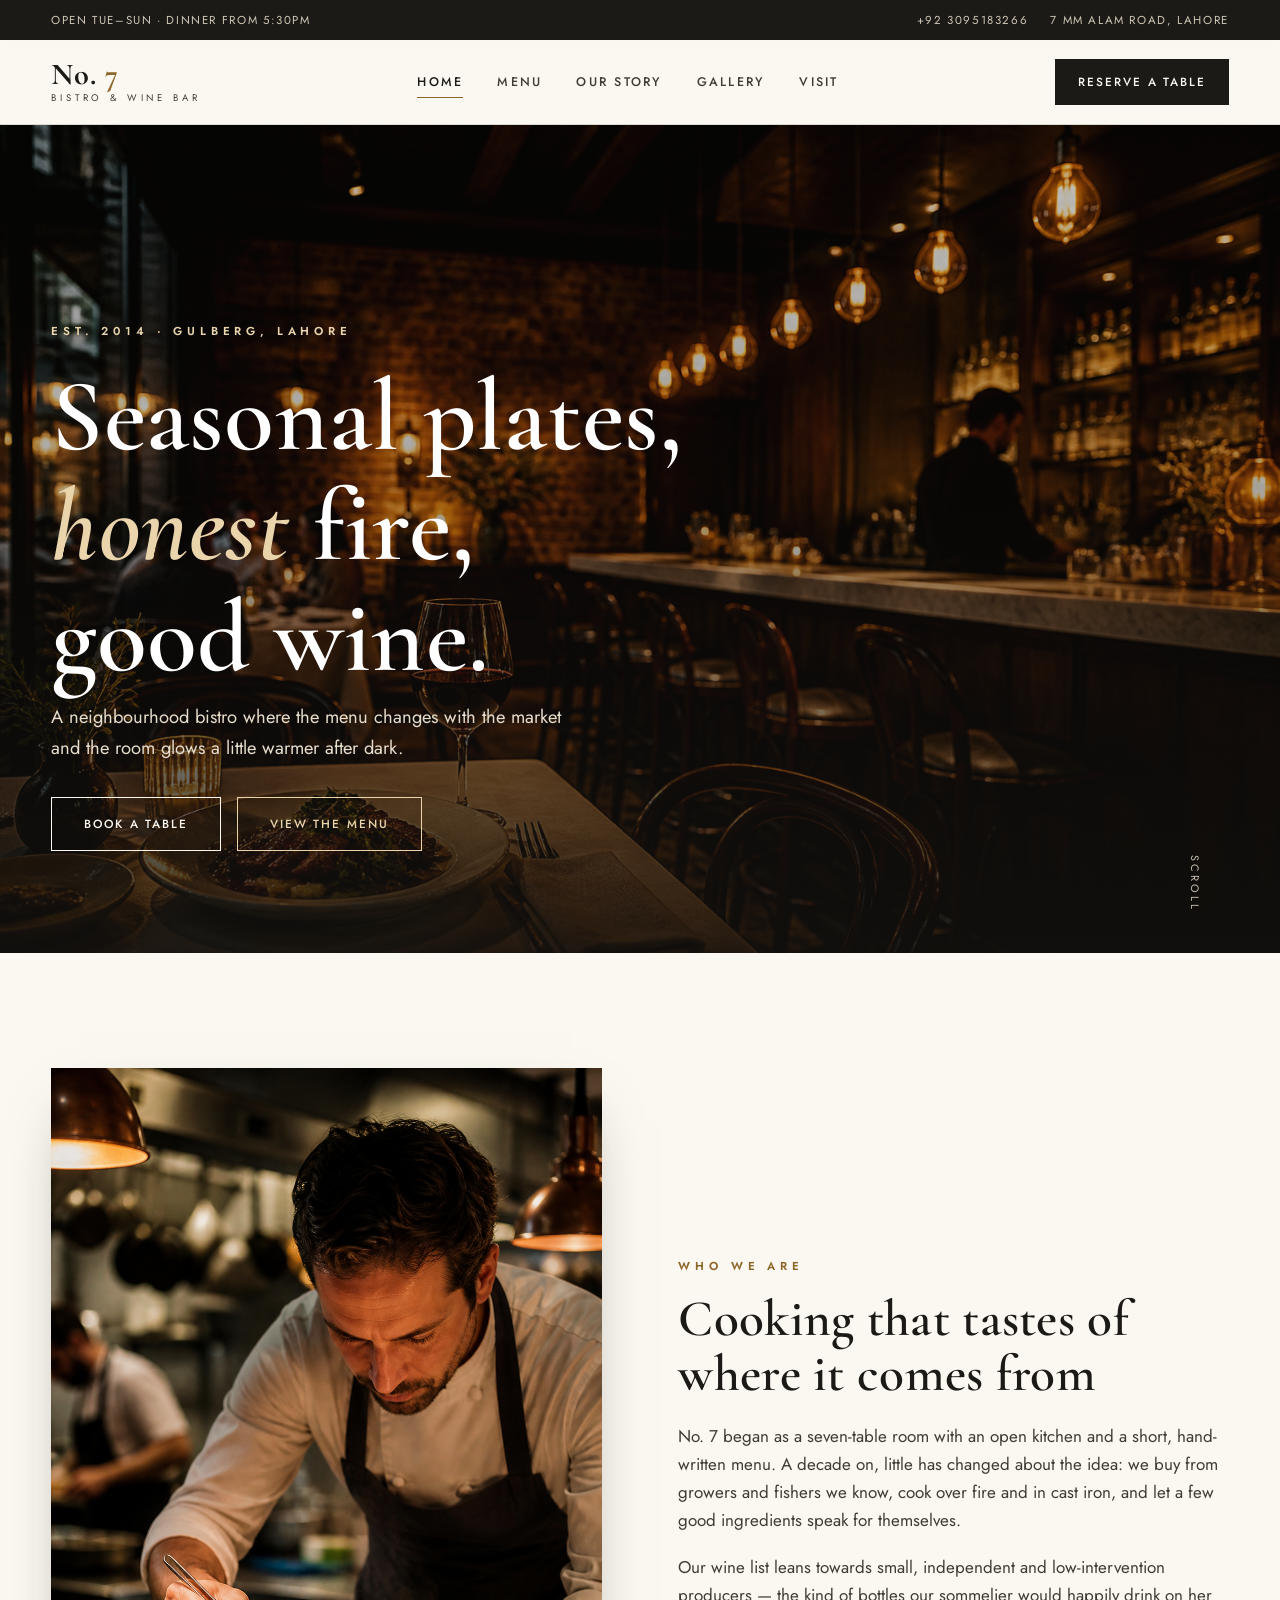
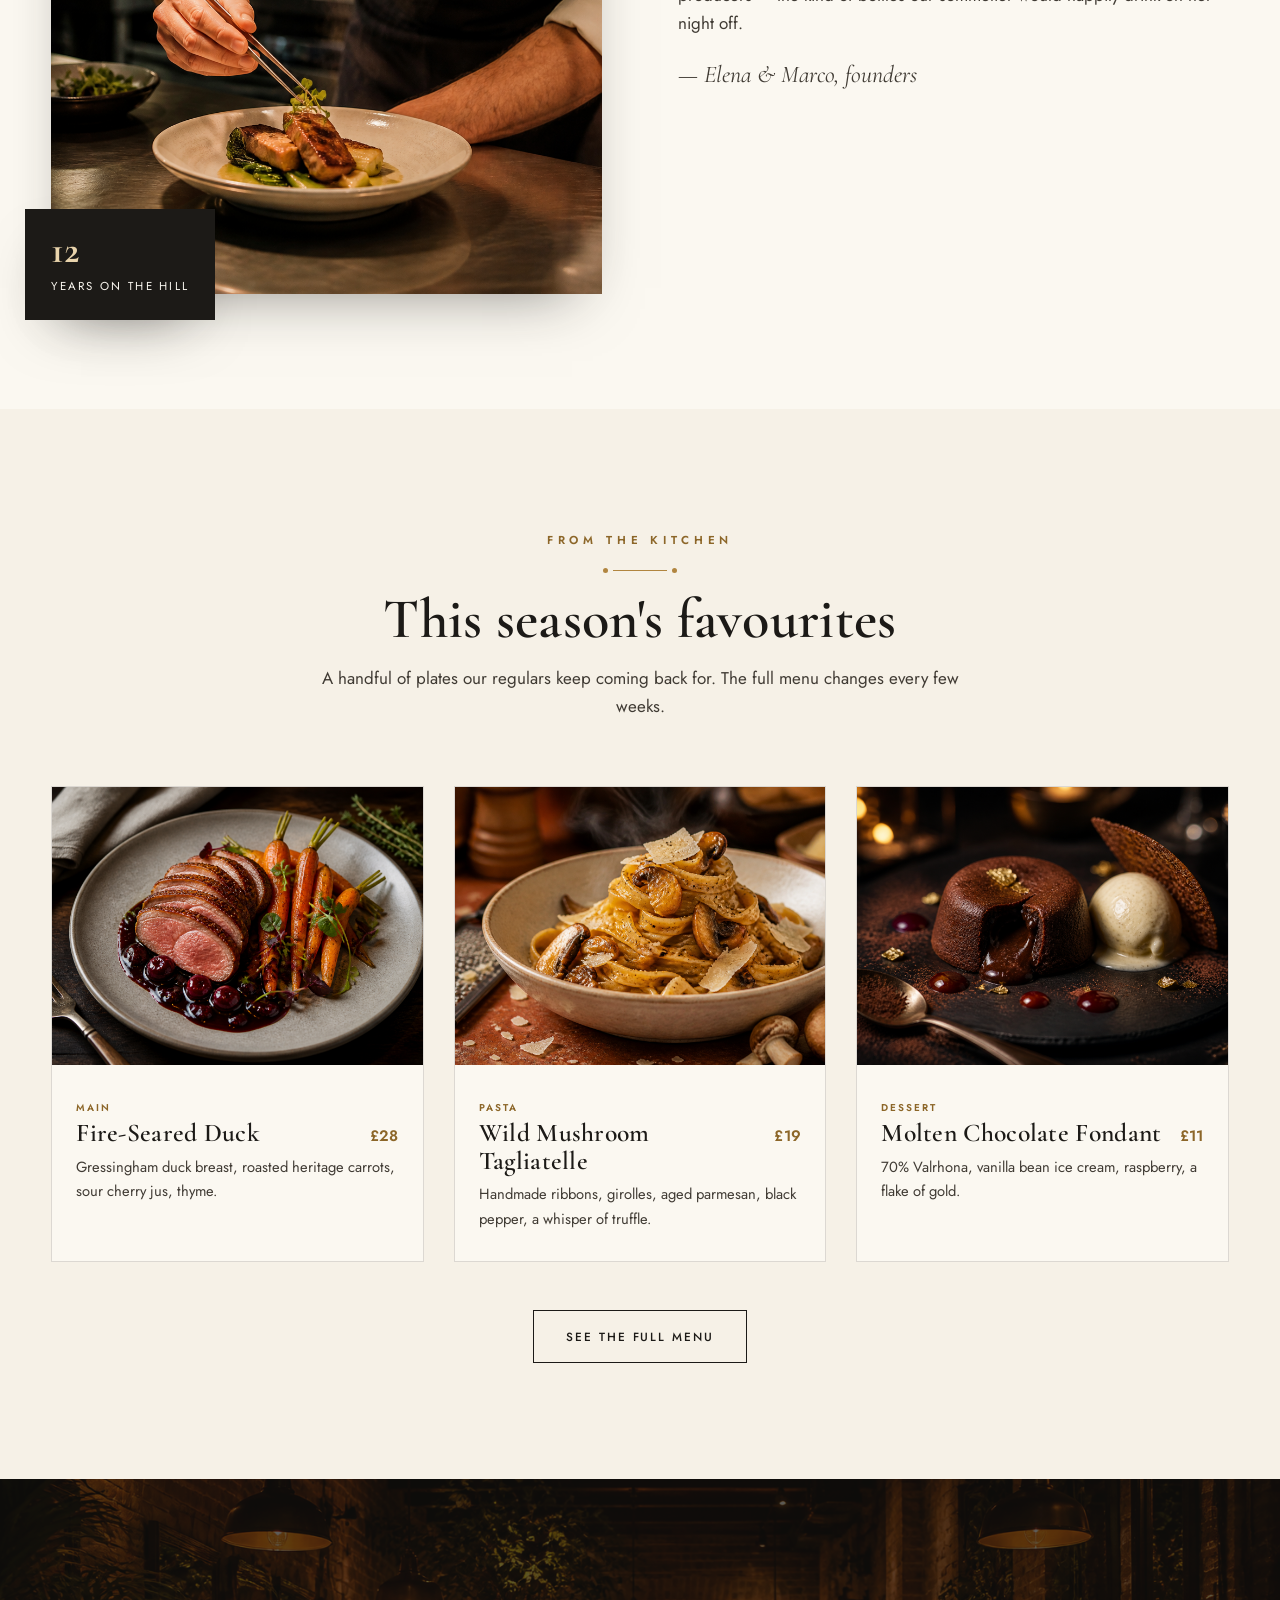
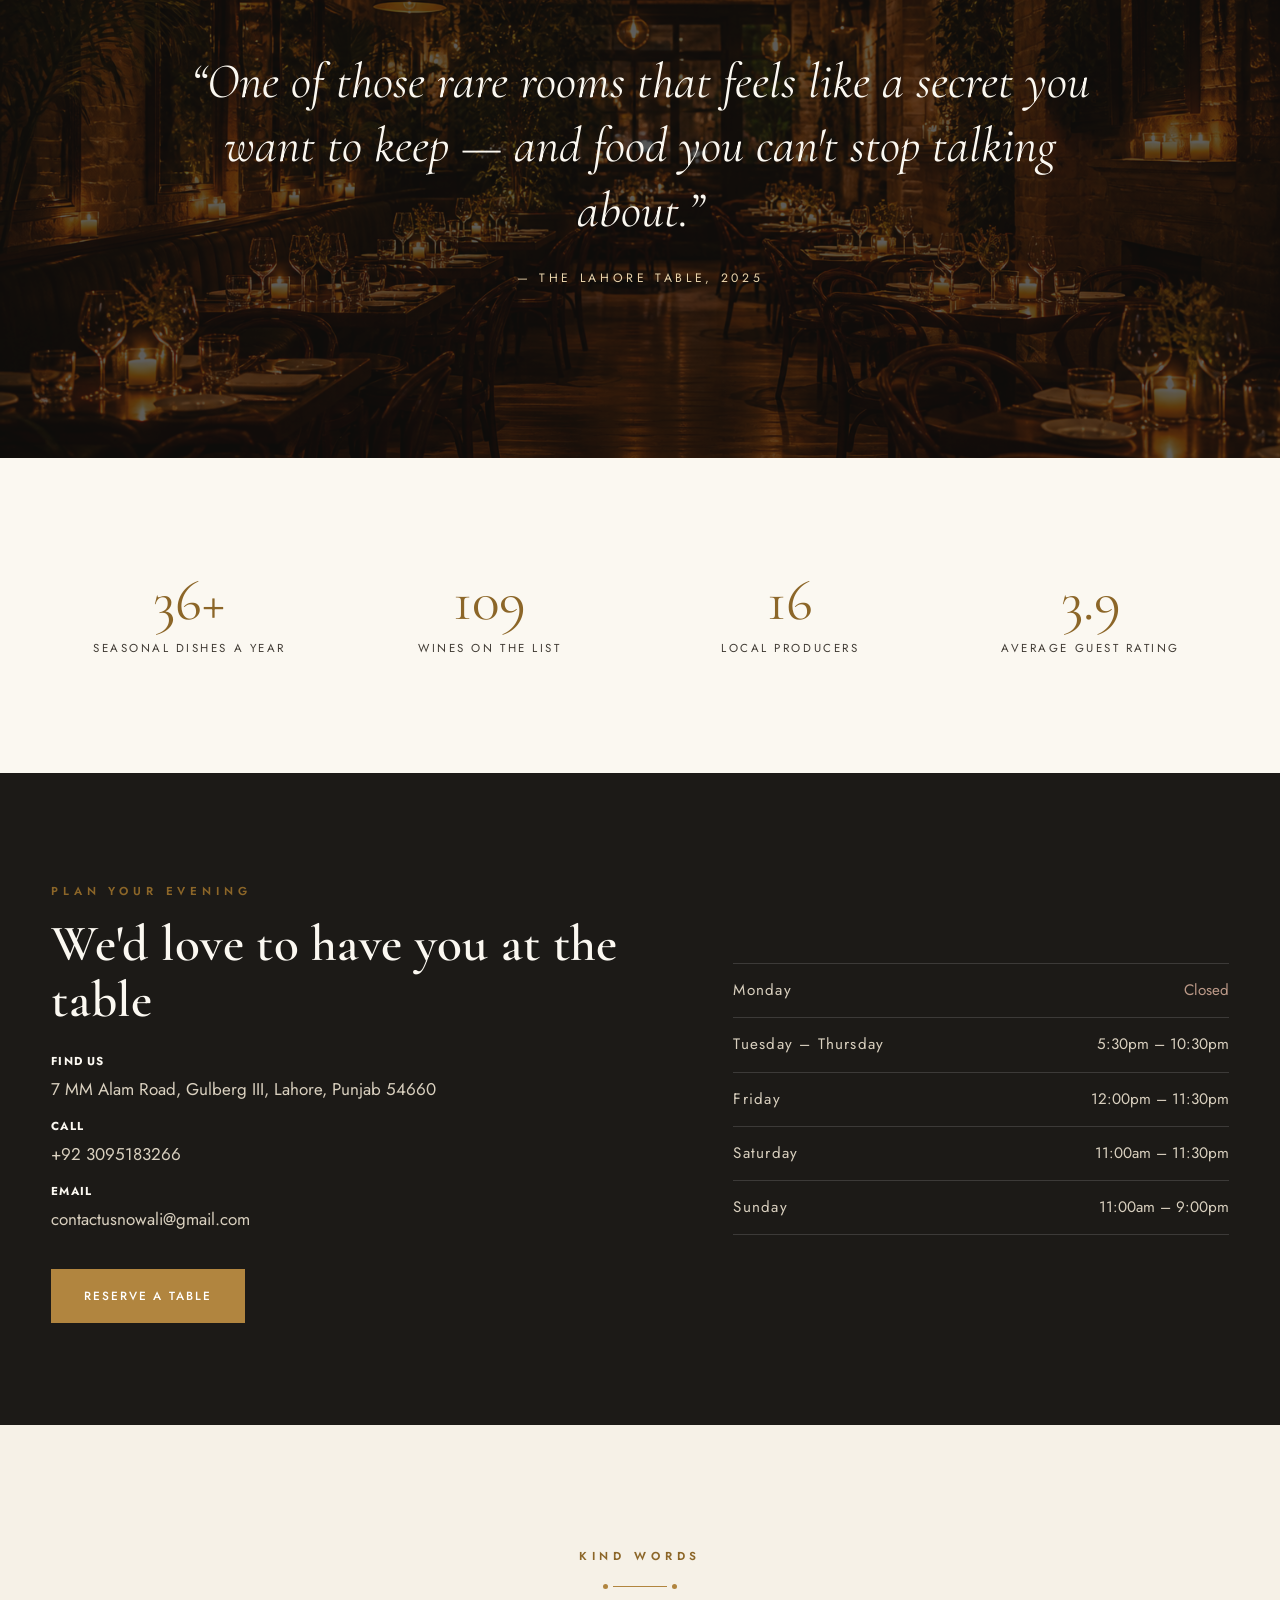
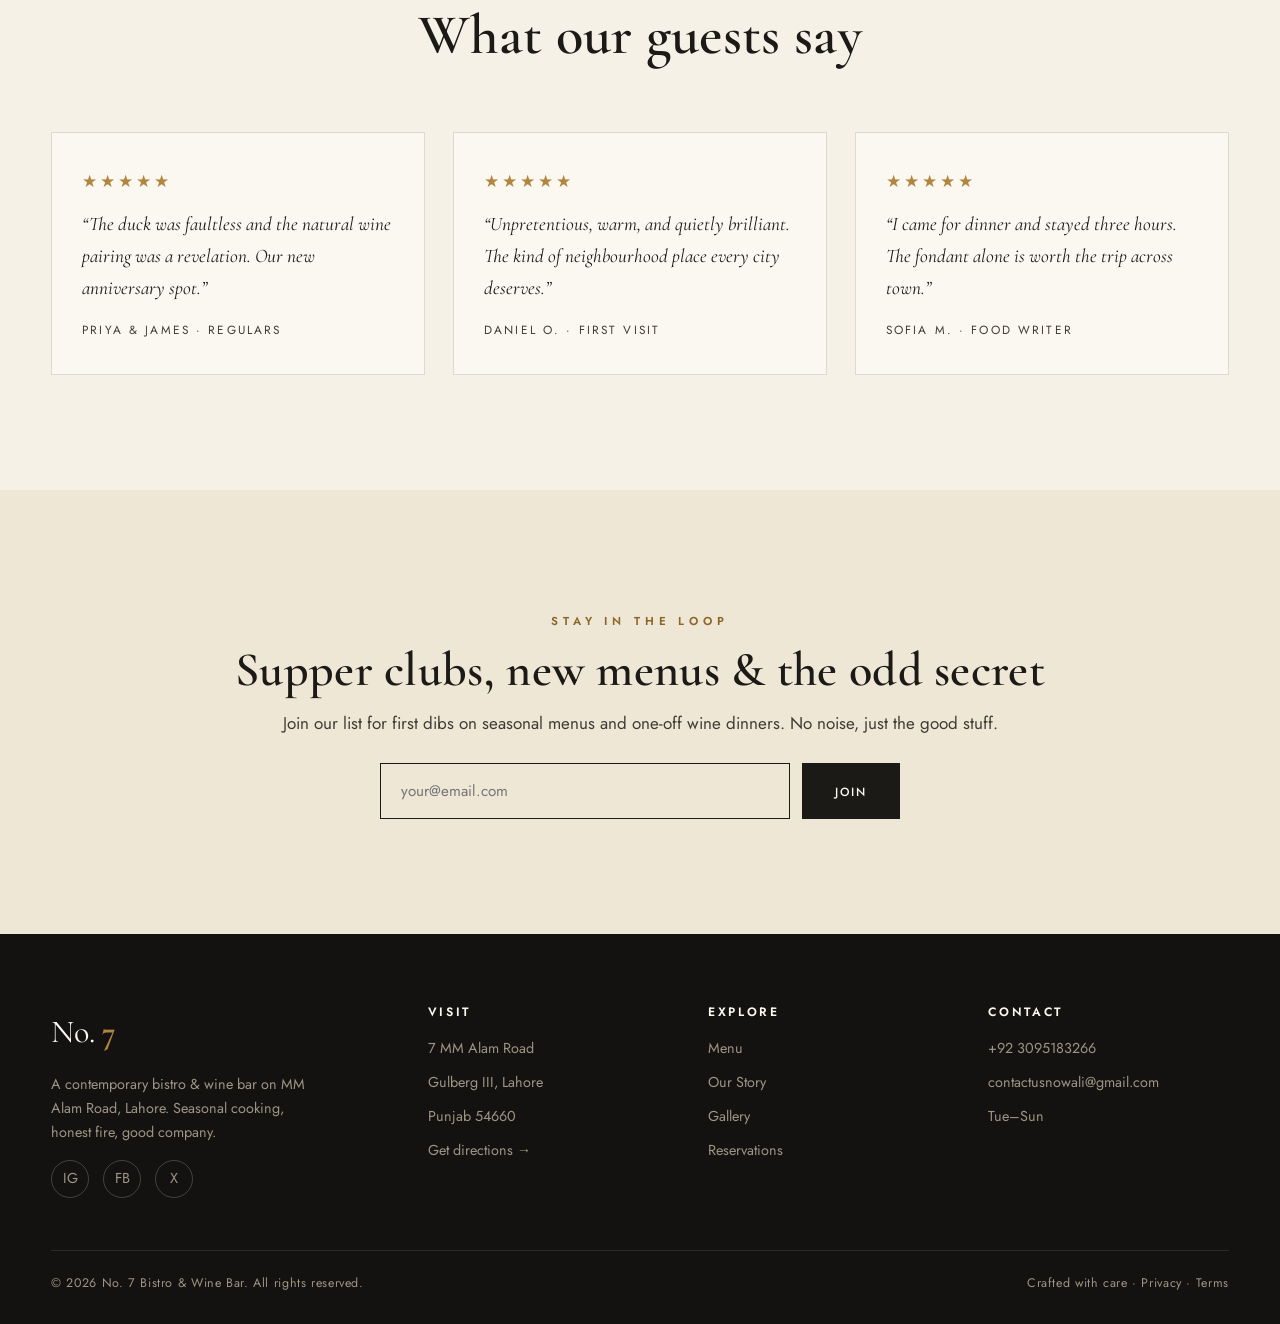
==== index.html @ e912c3b8 "Initial commit no7 restraunt" ====
﻿<!DOCTYPE html>
<html lang="en">
<head>
<meta charset="UTF-8">
<meta name="viewport" content="width=device-width, initial-scale=1.0">
<title>No. 7 — Contemporary Bistro & Wine Bar</title>
<meta name="description" content="No. 7 is a contemporary neighbourhood bistro serving seasonal, ingredient-led cooking and natural wines in a warm, candlelit room. Reservations open daily.">
<link rel="preconnect" href="https://fonts.googleapis.com">
<link rel="preconnect" href="https://fonts.gstatic.com" crossorigin>
<link href="https://fonts.googleapis.com/css2?family=Cormorant+Garamond:ital,wght@0,400;0,500;0,600;0,700;1,400;1,500&family=Jost:wght@300;400;500;600&display=swap" rel="stylesheet">
<link rel="stylesheet" href="css/style.css">
</head>
<body>

<!-- Top bar -->
<div class="topbar">
  <div class="wrap">
    <span>Open Tue–Sun · Dinner from 5:30pm</span>
    <div class="tb-right">
      <a href="tel:+923095183266">+92 3095183266</a>
      <a href="https://www.google.com/maps/search/?api=1&query=7+MM+Alam+Road+Gulberg+III+Lahore+Punjab" target="_blank" rel="noopener">7 MM Alam Road, Lahore</a>
    </div>
  </div>
</div>

<!-- Nav -->
<header class="nav">
  <div class="wrap">
    <a href="index.html" class="brand">
      <span class="mark">No.&nbsp;<b>7</b></span>
      <small>Bistro &amp; Wine Bar</small>
    </a>
    <nav class="menu-links" id="menu">
      <a href="index.html" class="active">Home</a>
      <a href="menu.html">Menu</a>
      <a href="about.html">Our Story</a>
      <a href="gallery.html">Gallery</a>
      <a href="contact.html">Visit</a>
    </nav>
    <a href="reservations.html" class="btn">Reserve a Table</a>
    <button class="burger" id="burger" aria-label="Menu"><span></span><span></span><span></span></button>
  </div>
</header>

<!-- Hero -->
<section class="hero">
  <div class="hero__bg"><img src="images/hero.png" alt="The candlelit dining room at No. 7"></div>
  <div class="wrap">
    <div class="hero__inner">
      <span class="eyebrow">Est. 2014 · Gulberg, Lahore</span>
      <h1>Seasonal plates,<br><em>honest</em> fire, <br>good wine.</h1>
      <p>A neighbourhood bistro where the menu changes with the market and the room glows a little warmer after dark.</p>
      <div class="hero__actions">
        <a href="reservations.html" class="btn btn--light">Book a Table</a>
        <a href="menu.html" class="btn btn--light btn--ghost" style="border-color:#e9d4ac;color:#e9d4ac">View the Menu</a>
      </div>
    </div>
  </div>
  <span class="scroll-cue">Scroll</span>
</section>

<!-- Intro split -->
<section class="section">
  <div class="wrap split">
    <div class="split__media reveal">
      <img src="images/chef.png" alt="Head chef plating a dish at the pass">
      <div class="tag"><b>12</b><span>Years on the Hill</span></div>
    </div>
    <div class="split__text reveal">
      <span class="eyebrow">Who we are</span>
      <h2>Cooking that tastes of where it comes from</h2>
      <p>No. 7 began as a seven-table room with an open kitchen and a short, hand-written menu. A decade on, little has changed about the idea: we buy from growers and fishers we know, cook over fire and in cast iron, and let a few good ingredients speak for themselves.</p>
      <p>Our wine list leans towards small, independent and low-intervention producers — the kind of bottles our sommelier would happily drink on her night off.</p>
      <p class="signature">— Elena &amp; Marco, founders</p>
    </div>
  </div>
</section>

<!-- Signature dishes -->
<section class="section" style="background:var(--paper)">
  <div class="wrap">
    <div class="sec-head center reveal">
      <span class="eyebrow">From the kitchen</span>
      <div class="rule"></div>
      <h2>This season's favourites</h2>
      <p>A handful of plates our regulars keep coming back for. The full menu changes every few weeks.</p>
    </div>
    <div class="dishes">
      <article class="dish reveal">
        <div class="dish__img"><img src="images/dish-duck.png" alt="Pan-seared duck breast with cherry jus"></div>
        <div class="dish__body">
          <span class="pill">Main</span>
          <h3>Fire-Seared Duck <span class="price">£28</span></h3>
          <p>Gressingham duck breast, roasted heritage carrots, sour cherry jus, thyme.</p>
        </div>
      </article>
      <article class="dish reveal">
        <div class="dish__img"><img src="images/dish-pasta.png" alt="Handmade tagliatelle with wild mushrooms"></div>
        <div class="dish__body">
          <span class="pill">Pasta</span>
          <h3>Wild Mushroom Tagliatelle <span class="price">£19</span></h3>
          <p>Handmade ribbons, girolles, aged parmesan, black pepper, a whisper of truffle.</p>
        </div>
      </article>
      <article class="dish reveal">
        <div class="dish__img"><img src="images/dish-dessert.png" alt="Dark chocolate fondant with vanilla ice cream"></div>
        <div class="dish__body">
          <span class="pill">Dessert</span>
          <h3>Molten Chocolate Fondant <span class="price">£11</span></h3>
          <p>70% Valrhona, vanilla bean ice cream, raspberry, a flake of gold.</p>
        </div>
      </article>
    </div>
    <div class="center" style="margin-top:48px">
      <a href="menu.html" class="btn btn--ghost">See the Full Menu</a>
    </div>
  </div>
</section>

<!-- Quote band -->
<section class="band">
  <div class="band__bg"><img src="images/band-room.png" alt="No. 7 dining room in the evening"></div>
  <div class="wrap">
    <blockquote>“One of those rare rooms that feels like a secret you want to keep — and food you can't stop talking about.”</blockquote>
    <cite>— The Lahore Table, 2025</cite>
  </div>
</section>

<!-- Stats -->
<section class="section">
  <div class="wrap stats">
    <div class="reveal"><div class="num" data-count="40" data-suffix="+">0</div><div class="lbl">Seasonal dishes a year</div></div>
    <div class="reveal"><div class="num" data-count="120" data-suffix="">0</div><div class="lbl">Wines on the list</div></div>
    <div class="reveal"><div class="num" data-count="18" data-suffix="">0</div><div class="lbl">Local producers</div></div>
    <div class="reveal"><div class="num" data-count="4" data-suffix=".9">0</div><div class="lbl">Average guest rating</div></div>
  </div>
</section>

<!-- Visit / hours -->
<section class="visit">
  <div class="wrap section" style="padding-top:clamp(60px,8vw,110px);padding-bottom:clamp(60px,8vw,110px)">
    <div class="grid">
      <div class="reveal">
        <span class="eyebrow">Plan your evening</span>
        <h2>We'd love to have you at the table</h2>
        <div class="info">
          <p><strong>Find us</strong>7 MM Alam Road, Gulberg III, Lahore, Punjab 54660</p>
          <p><strong>Call</strong>+92 3095183266</p>
          <p><strong>Email</strong>contactusnowali@gmail.com</p>
        </div>
        <a href="reservations.html" class="btn btn--gold" style="margin-top:22px">Reserve a Table</a>
      </div>
      <div class="reveal">
        <ul class="hours">
          <li><span>Monday</span><span class="closed">Closed</span></li>
          <li><span>Tuesday – Thursday</span><span>5:30pm – 10:30pm</span></li>
          <li><span>Friday</span><span>12:00pm – 11:30pm</span></li>
          <li><span>Saturday</span><span>11:00am – 11:30pm</span></li>
          <li><span>Sunday</span><span>11:00am – 9:00pm</span></li>
        </ul>
      </div>
    </div>
  </div>
</section>

<!-- Testimonials -->
<section class="section" style="background:var(--paper)">
  <div class="wrap">
    <div class="sec-head center reveal">
      <span class="eyebrow">Kind words</span>
      <div class="rule"></div>
      <h2>What our guests say</h2>
    </div>
    <div class="quotes">
      <div class="quote reveal">
        <div class="stars">★★★★★</div>
        <p>“The duck was faultless and the natural wine pairing was a revelation. Our new anniversary spot.”</p>
        <div class="who">Priya &amp; James · Regulars</div>
      </div>
      <div class="quote reveal">
        <div class="stars">★★★★★</div>
        <p>“Unpretentious, warm, and quietly brilliant. The kind of neighbourhood place every city deserves.”</p>
        <div class="who">Daniel O. · First visit</div>
      </div>
      <div class="quote reveal">
        <div class="stars">★★★★★</div>
        <p>“I came for dinner and stayed three hours. The fondant alone is worth the trip across town.”</p>
        <div class="who">Sofia M. · Food writer</div>
      </div>
    </div>
  </div>
</section>

<!-- Newsletter -->
<section class="section news">
  <div class="wrap">
    <span class="eyebrow">Stay in the loop</span>
    <h2>Supper clubs, new menus &amp; the odd secret</h2>
    <p style="color:var(--ink-soft)">Join our list for first dibs on seasonal menus and one-off wine dinners. No noise, just the good stuff.</p>
    <form id="newsForm">
      <input type="email" required placeholder="your@email.com" aria-label="Email address">
      <button class="btn" type="submit">Join</button>
    </form>
  </div>
</section>

<!-- Footer -->
<footer class="footer">
  <div class="wrap">
    <div class="cols">
      <div>
        <div class="mark">No. <b>7</b></div>
        <p style="margin-top:14px;max-width:260px">A contemporary bistro &amp; wine bar on MM Alam Road, Lahore. Seasonal cooking, honest fire, good company.</p>
        <div class="social">
          <a href="#" aria-label="Instagram">IG</a>
          <a href="#" aria-label="Facebook">FB</a>
          <a href="#" aria-label="X">X</a>
        </div>
      </div>
      <div>
        <h4>Visit</h4>
        <ul>
          <li>7 MM Alam Road</li>
          <li>Gulberg III, Lahore</li>
          <li>Punjab 54660</li>
          <li><a href="https://www.google.com/maps/search/?api=1&query=7+MM+Alam+Road+Gulberg+III+Lahore+Punjab" target="_blank" rel="noopener">Get directions →</a></li>
        </ul>
      </div>
      <div>
        <h4>Explore</h4>
        <ul>
          <li><a href="menu.html">Menu</a></li>
          <li><a href="about.html">Our Story</a></li>
          <li><a href="gallery.html">Gallery</a></li>
          <li><a href="reservations.html">Reservations</a></li>
        </ul>
      </div>
      <div>
        <h4>Contact</h4>
        <ul>
          <li><a href="tel:+923095183266">+92 3095183266</a></li>
          <li><a href="mailto:contactusnowali@gmail.com">contactusnowali@gmail.com</a></li>
          <li>Tue–Sun</li>
        </ul>
      </div>
    </div>
    <div class="foot-bottom">
      <span>© <span id="year">2026</span> No. 7 Bistro &amp; Wine Bar. All rights reserved.</span>
      <span>Crafted with care · <a href="privacy.html" style="color:inherit">Privacy</a> · <a href="terms.html" style="color:inherit">Terms</a></span>
    </div>
  </div>
</footer>

<script src="js/main.js"></script>
</body>
</html>
---- css/style.css ----
/* ============================================================
   No. 7 — Contemporary Bistro
   Handcrafted stylesheet
   ============================================================ */

::selection{
  background-color:#b1853f;   /* --gold, matches theme */
  color:#fbf8f1;              /* --cream, readable on gold */
}
::-moz-selection{
  background-color:#b1853f;
  color:#fbf8f1;
}
:root{
  --ink:#1c1a17;
  --ink-soft:#403b34;
  --paper:#f6f1e7;
  --paper-2:#efe7d6;
  --cream:#fbf8f1;
  --gold:#b1853f;
  --gold-deep:#8c6628;
  --wine:#5a1f24;
  --line:rgba(28,26,23,.14);
  --shadow:0 24px 60px -30px rgba(28,26,23,.55);
  --serif:"Cormorant Garamond", Georgia, "Times New Roman", serif;
  --sans:"Jost", "Helvetica Neue", Arial, sans-serif;
}

*{box-sizing:border-box;margin:0;padding:0}
html{scroll-behavior:smooth}
body{
  font-family:var(--sans);
  color:var(--ink);
  background:var(--cream);
  line-height:1.65;
  font-size:17px;
  -webkit-font-smoothing:antialiased;
  overflow-x:hidden;
}
img{display:block;max-width:100%}
a{color:inherit;text-decoration:none}
h1,h2,h3,h4{font-family:var(--serif);font-weight:600;line-height:1.08;letter-spacing:.3px}

.wrap{width:min(1180px,92vw);margin-inline:auto}
.eyebrow{
  font-family:var(--sans);
  text-transform:uppercase;
  letter-spacing:.42em;
  font-size:.72rem;
  font-weight:600;
  color:var(--gold-deep);
  display:inline-block;
}
.section{padding:clamp(68px,9vw,128px) 0}
.center{text-align:center}

/* buttons */
.btn{
  display:inline-flex;align-items:center;gap:.6rem;
  font-family:var(--sans);font-weight:500;
  letter-spacing:.16em;text-transform:uppercase;font-size:.74rem;
  padding:16px 32px;border:1px solid var(--ink);
  background:var(--ink);color:var(--cream);
  transition:.35s ease;cursor:pointer;
}
.btn:hover{background:transparent;color:var(--ink)}
.btn--ghost{background:transparent;color:var(--ink)}
.btn--ghost:hover{background:var(--ink);color:var(--cream)}
.btn--gold{background:var(--gold);border-color:var(--gold);color:#fff}
.btn--gold:hover{background:transparent;color:var(--gold-deep);border-color:var(--gold-deep)}
.btn--light{border-color:var(--cream);background:transparent;color:var(--cream)}
.btn--light:hover{background:var(--cream);color:var(--ink)}

/* ---------------- Top bar ---------------- */
.topbar{
  background:var(--ink);color:#cfc6b5;
  font-size:.72rem;letter-spacing:.14em;text-transform:uppercase;
}
.topbar .wrap{display:flex;justify-content:space-between;align-items:center;height:40px;gap:16px}
.topbar a:hover{color:#fff}
.topbar .tb-right{display:flex;gap:22px}

/* ---------------- Nav ---------------- */
.nav{
  position:sticky;top:0;z-index:60;
  background:rgba(251,248,241,.86);
  backdrop-filter:blur(10px);
  border-bottom:1px solid var(--line);
  transition:.3s;
}
.nav .wrap{display:flex;align-items:center;justify-content:space-between;height:84px}
.brand{display:flex;flex-direction:column;line-height:1}
.brand .mark{font-family:var(--serif);font-size:1.9rem;font-weight:700;letter-spacing:1px}
.brand .mark b{color:var(--gold-deep)}
.brand small{font-size:.6rem;letter-spacing:.4em;text-transform:uppercase;color:var(--ink-soft);margin-top:4px}
.menu-links{display:flex;gap:34px;align-items:center}
.menu-links a{
  font-size:.78rem;letter-spacing:.18em;text-transform:uppercase;font-weight:500;
  position:relative;padding:6px 0;color:var(--ink-soft);
}
.menu-links a::after{
  content:"";position:absolute;left:0;bottom:0;height:1px;width:0;background:var(--gold-deep);transition:.3s;
}
.menu-links a:hover,.menu-links a.active{color:var(--ink)}
.menu-links a:hover::after,.menu-links a.active::after{width:100%}
.nav .btn{padding:12px 22px}
.burger{display:none;flex-direction:column;gap:5px;background:none;border:0;cursor:pointer}
.burger span{width:26px;height:2px;background:var(--ink);transition:.3s}

/* ---------------- Hero ---------------- */
.hero{
  position:relative;min-height:92vh;display:flex;align-items:flex-end;
  color:var(--cream);overflow:hidden;
}
.hero__bg{position:absolute;inset:0;z-index:-2}
.hero__bg img{width:100%;height:100%;object-fit:cover}
.hero::after{
  content:"";position:absolute;inset:0;z-index:-1;
  background:linear-gradient(180deg,rgba(20,18,15,.25) 0%,rgba(20,18,15,.35) 45%,rgba(20,18,15,.82) 100%);
}
.hero .wrap{padding-bottom:clamp(60px,8vw,110px);padding-top:120px}
.hero__inner{max-width:720px}
.hero h1{font-size:clamp(3.2rem,8vw,6.4rem);margin:18px 0 10px;color:#fff}
.hero h1 em{font-style:italic;color:#e9d4ac}
.hero p{font-size:1.15rem;color:#e7ddcc;max-width:520px;margin-bottom:34px}
.hero .eyebrow{color:#e9d4ac}
.hero__actions{display:flex;gap:16px;flex-wrap:wrap}
.scroll-cue{
  position:absolute;right:6vw;bottom:40px;z-index:2;
  writing-mode:vertical-rl;font-size:.68rem;letter-spacing:.3em;text-transform:uppercase;color:#e7ddcc;opacity:.85;
}

/* ---------------- Intro / split ---------------- */
.split{display:grid;grid-template-columns:1fr 1fr;gap:clamp(32px,6vw,88px);align-items:center}
.split--rev .split__media{order:2}
.split h2{font-size:clamp(2.2rem,4vw,3.4rem);margin:14px 0 20px}
.split p{color:var(--ink-soft);margin-bottom:18px}
.split__media{position:relative}
.split__media img{width:100%;height:100%;object-fit:cover;box-shadow:var(--shadow)}
.split__media .tag{
  position:absolute;bottom:-26px;left:-26px;background:var(--ink);color:var(--cream);
  padding:22px 26px;max-width:220px;box-shadow:var(--shadow);
}
.split__media .tag b{font-family:var(--serif);font-size:2.4rem;display:block;color:#e9d4ac;line-height:1}
.split__media .tag span{font-size:.72rem;letter-spacing:.2em;text-transform:uppercase}
.signature{font-family:var(--serif);font-style:italic;font-size:1.5rem;color:var(--gold-deep);margin-top:8px}

/* ---------------- Section head ---------------- */
.sec-head{max-width:640px;margin:0 auto clamp(44px,6vw,66px)}
.sec-head.center{text-align:center}
.sec-head h2{font-size:clamp(2.2rem,4.4vw,3.6rem);margin:14px 0}
.sec-head p{color:var(--ink-soft)}
.rule{width:54px;height:1px;background:var(--gold);margin:18px auto;position:relative}
.rule::before,.rule::after{content:"";position:absolute;top:-2px;width:5px;height:5px;background:var(--gold);border-radius:50%}
.rule::before{left:-10px}.rule::after{right:-10px}

/* ---------------- Dishes ---------------- */
.dishes{display:grid;grid-template-columns:repeat(3,1fr);gap:30px}
.dish{background:var(--cream);border:1px solid var(--line);overflow:hidden;transition:.4s}
.dish:hover{transform:translateY(-6px);box-shadow:var(--shadow)}
.dish__img{aspect-ratio:4/3;overflow:hidden}
.dish__img img{width:100%;height:100%;object-fit:cover;transition:.6s}
.dish:hover .dish__img img{transform:scale(1.06)}
.dish__body{padding:26px 24px 30px}
.dish__body h3{font-size:1.6rem;display:flex;justify-content:space-between;align-items:baseline;gap:12px}
.dish__body .price{font-family:var(--sans);font-size:.95rem;color:var(--gold-deep);font-weight:600;white-space:nowrap}
.dish__body p{color:var(--ink-soft);font-size:.92rem;margin-top:8px}
.dish .pill{font-size:.62rem;letter-spacing:.2em;text-transform:uppercase;color:var(--gold-deep);font-weight:600}

/* ---------------- Band / parallax quote ---------------- */
.band{
  position:relative;color:var(--cream);text-align:center;
  padding:clamp(90px,14vw,170px) 0;overflow:hidden;
}
.band__bg{position:absolute;inset:0;z-index:-2}
.band__bg img{width:100%;height:100%;object-fit:cover}
.band::after{content:"";position:absolute;inset:0;z-index:-1;background:rgba(20,18,15,.68)}
.band blockquote{font-family:var(--serif);font-style:italic;font-size:clamp(1.9rem,4.4vw,3.1rem);max-width:900px;margin:0 auto;line-height:1.3}
.band cite{display:block;margin-top:26px;font-family:var(--sans);font-style:normal;font-size:.76rem;letter-spacing:.3em;text-transform:uppercase;color:#e9d4ac}

/* ---------------- Stats ---------------- */
.stats{display:grid;grid-template-columns:repeat(4,1fr);gap:24px;text-align:center}
.stats .num{font-family:var(--serif);font-size:clamp(2.6rem,5vw,3.6rem);color:var(--gold-deep);line-height:1}
.stats .lbl{font-size:.72rem;letter-spacing:.22em;text-transform:uppercase;color:var(--ink-soft);margin-top:8px}

/* ---------------- Hours / visit ---------------- */
.visit{background:var(--ink);color:#d9d0bf}
.visit .grid{display:grid;grid-template-columns:1.1fr .9fr;gap:clamp(32px,6vw,80px);align-items:center}
.visit h2{color:var(--cream);font-size:clamp(2.2rem,4vw,3.2rem);margin:14px 0 24px}
.visit .hours{list-style:none;border-top:1px solid rgba(255,255,255,.14)}
.visit .hours li{display:flex;justify-content:space-between;padding:14px 0;border-bottom:1px solid rgba(255,255,255,.14);font-size:.95rem}
.visit .hours span:first-child{letter-spacing:.08em}
.visit .hours .closed{color:#b98}
.visit .info p{margin-bottom:14px}
.visit .info strong{color:var(--cream);display:block;letter-spacing:.1em;text-transform:uppercase;font-size:.72rem;margin-bottom:4px}
.visit .map{margin-top:26px;border:1px solid rgba(255,255,255,.16);filter:grayscale(.3) contrast(1.05)}

/* ---------------- Testimonials ---------------- */
.quotes{display:grid;grid-template-columns:repeat(3,1fr);gap:28px}
.quote{background:var(--cream);border:1px solid var(--line);padding:34px 30px}
.quote .stars{color:var(--gold);letter-spacing:3px;margin-bottom:14px}
.quote p{font-family:var(--serif);font-style:italic;font-size:1.2rem;color:var(--ink);margin-bottom:16px}
.quote .who{font-size:.74rem;letter-spacing:.18em;text-transform:uppercase;color:var(--ink-soft)}

/* ---------------- Newsletter ---------------- */
.news{background:var(--paper-2);text-align:center}
.news h2{font-size:clamp(2rem,4vw,3rem);margin:12px 0}
.news form{display:flex;gap:12px;max-width:520px;margin:26px auto 0;flex-wrap:wrap;justify-content:center}
.news input{flex:1;min-width:240px;padding:16px 20px;border:1px solid var(--ink);background:transparent;font-family:var(--sans);font-size:.95rem}
.news input:focus{outline:2px solid var(--gold)}

/* ---------------- Footer ---------------- */
.footer{background:#141210;color:#9c9484;padding:72px 0 30px;font-size:.9rem}
.footer .cols{display:grid;grid-template-columns:1.4fr 1fr 1fr 1fr;gap:40px}
.footer h4{color:var(--cream);font-family:var(--sans);font-size:.76rem;letter-spacing:.22em;text-transform:uppercase;margin-bottom:18px}
.footer .mark{font-family:var(--serif);font-size:2rem;color:var(--cream)}
.footer .mark b{color:var(--gold)}
.footer ul{list-style:none}
.footer li{margin-bottom:10px}
.footer a:hover{color:#fff}
.footer .social{display:flex;gap:14px;margin-top:16px}
.footer .social a{width:38px;height:38px;border:1px solid rgba(255,255,255,.2);display:grid;place-items:center;border-radius:50%;transition:.3s}
.footer .social a:hover{background:var(--gold);border-color:var(--gold);color:#141210}
.footer .foot-bottom{margin-top:52px;padding-top:22px;border-top:1px solid rgba(255,255,255,.1);display:flex;justify-content:space-between;flex-wrap:wrap;gap:12px;font-size:.78rem;letter-spacing:.05em}

/* ---------------- Page hero (sub pages) ---------------- */
.phero{position:relative;min-height:52vh;display:flex;align-items:center;justify-content:center;text-align:center;color:var(--cream)}
.phero__bg{position:absolute;inset:0;z-index:-2}
.phero__bg img{width:100%;height:100%;object-fit:cover}
.phero::after{content:"";position:absolute;inset:0;z-index:-1;background:rgba(20,18,15,.6)}
.phero h1{font-size:clamp(2.8rem,6vw,5rem);color:#fff}
.phero .crumb{font-size:.72rem;letter-spacing:.26em;text-transform:uppercase;color:#e9d4ac;margin-top:14px}

/* ---------------- Menu page ---------------- */
.menu-tabs{display:flex;gap:10px;justify-content:center;flex-wrap:wrap;margin-bottom:54px}
.menu-tabs button{
  font-family:var(--sans);font-size:.74rem;letter-spacing:.18em;text-transform:uppercase;
  padding:12px 24px;border:1px solid var(--line);background:transparent;cursor:pointer;transition:.3s;color:var(--ink-soft);
}
.menu-tabs button.active,.menu-tabs button:hover{background:var(--ink);color:var(--cream);border-color:var(--ink)}
.menu-panel{display:none}
.menu-panel.active{display:block;animation:fade .5s ease}
@keyframes fade{from{opacity:0;transform:translateY(10px)}to{opacity:1;transform:none}}
.menu-grid{display:grid;grid-template-columns:1fr 1fr;gap:14px 60px}
.m-item{padding:18px 0;border-bottom:1px dotted var(--line)}
.m-item .top{display:flex;align-items:baseline;gap:10px}
.m-item h3{font-size:1.45rem;white-space:nowrap}
.m-item .dots{flex:1;border-bottom:1px dotted var(--line);transform:translateY(-4px)}
.m-item .price{font-family:var(--sans);font-weight:600;color:var(--gold-deep)}
.m-item p{color:var(--ink-soft);font-size:.9rem;margin-top:4px;max-width:90%}
.m-item .tags{margin-top:6px;display:flex;gap:8px}
.m-item .tags span{font-size:.6rem;letter-spacing:.16em;text-transform:uppercase;color:var(--gold-deep);border:1px solid var(--line);padding:2px 8px}

/* ---------------- Gallery ---------------- */
.gallery{columns:3;column-gap:16px}
.gallery a{display:block;margin-bottom:16px;overflow:hidden;position:relative}
.gallery img{width:100%;transition:.6s;filter:saturate(.95)}
.gallery a:hover img{transform:scale(1.07);filter:saturate(1.1)}

/* ---------------- Reservation form ---------------- */
.resv{display:grid;grid-template-columns:1fr 1fr;gap:clamp(32px,6vw,70px)}
.resv__form{background:var(--cream);border:1px solid var(--line);padding:clamp(28px,4vw,46px);box-shadow:var(--shadow)}
.field{margin-bottom:20px}
.field label{display:block;font-size:.7rem;letter-spacing:.2em;text-transform:uppercase;color:var(--ink-soft);margin-bottom:7px}
.field input,.field select,.field textarea{
  width:100%;padding:14px 16px;border:1px solid var(--line);background:var(--cream);
  font-family:var(--sans);font-size:.95rem;color:var(--ink);
}
.field input:focus,.field select:focus,.field textarea:focus{outline:2px solid var(--gold);border-color:var(--gold)}
.field.row{display:grid;grid-template-columns:1fr 1fr;gap:16px}
.resv__note{background:var(--paper-2);padding:16px 18px;font-size:.85rem;color:var(--ink-soft);border-left:3px solid var(--gold)}
.resv__aside h3{font-size:1.8rem;margin-bottom:8px}
.resv__aside .block{padding:20px 0;border-bottom:1px solid var(--line)}
.resv__aside .block strong{display:block;letter-spacing:.14em;text-transform:uppercase;font-size:.72rem;color:var(--gold-deep);margin-bottom:6px}
.form-msg{display:none;margin-top:16px;padding:14px 18px;background:#1f3a24;color:#d6f0da;font-size:.9rem}
.form-msg.show{display:block;animation:fade .4s}

/* ---------------- Team ---------------- */
.team{display:grid;grid-template-columns:repeat(3,1fr);gap:30px}
.member{text-align:center}
.member img{aspect-ratio:3/4;object-fit:cover;width:100%;margin-bottom:16px;filter:grayscale(.2)}
.member h3{font-size:1.5rem}
.member span{font-size:.72rem;letter-spacing:.2em;text-transform:uppercase;color:var(--gold-deep)}
.member p{color:var(--ink-soft);font-size:.9rem;margin-top:8px}

/* ---------------- Reveal animation ---------------- */
.reveal{opacity:0;transform:translateY(26px);transition:.9s cubic-bezier(.2,.7,.2,1)}
.reveal.in{opacity:1;transform:none}

/* ---------------- Responsive ---------------- */
@media(max-width:960px){
  .dishes,.quotes,.team,.stats{grid-template-columns:1fr 1fr}
  .split,.visit .grid,.resv{grid-template-columns:1fr}
  .split--rev .split__media{order:0}
  .footer .cols{grid-template-columns:1fr 1fr}
  .gallery{columns:2}
  .menu-grid{grid-template-columns:1fr}
}
@media(max-width:640px){
  body{font-size:16px}
  .topbar{display:none}
  .menu-links{
    position:fixed;inset:84px 0 auto 0;background:var(--cream);flex-direction:column;
    gap:0;padding:10px 0;border-bottom:1px solid var(--line);
    transform:translateY(-140%);transition:.4s;box-shadow:var(--shadow);
  }
  .menu-links.open{transform:none}
  .menu-links a{padding:16px 7vw;width:100%;border-bottom:1px solid var(--line)}
  .nav .btn{display:none}
  .burger{display:flex}
  .dishes,.quotes,.team,.stats,.field.row{grid-template-columns:1fr}
  .gallery{columns:1}
  .split__media .tag{left:0;bottom:-20px}
  .footer .cols{grid-template-columns:1fr}
}
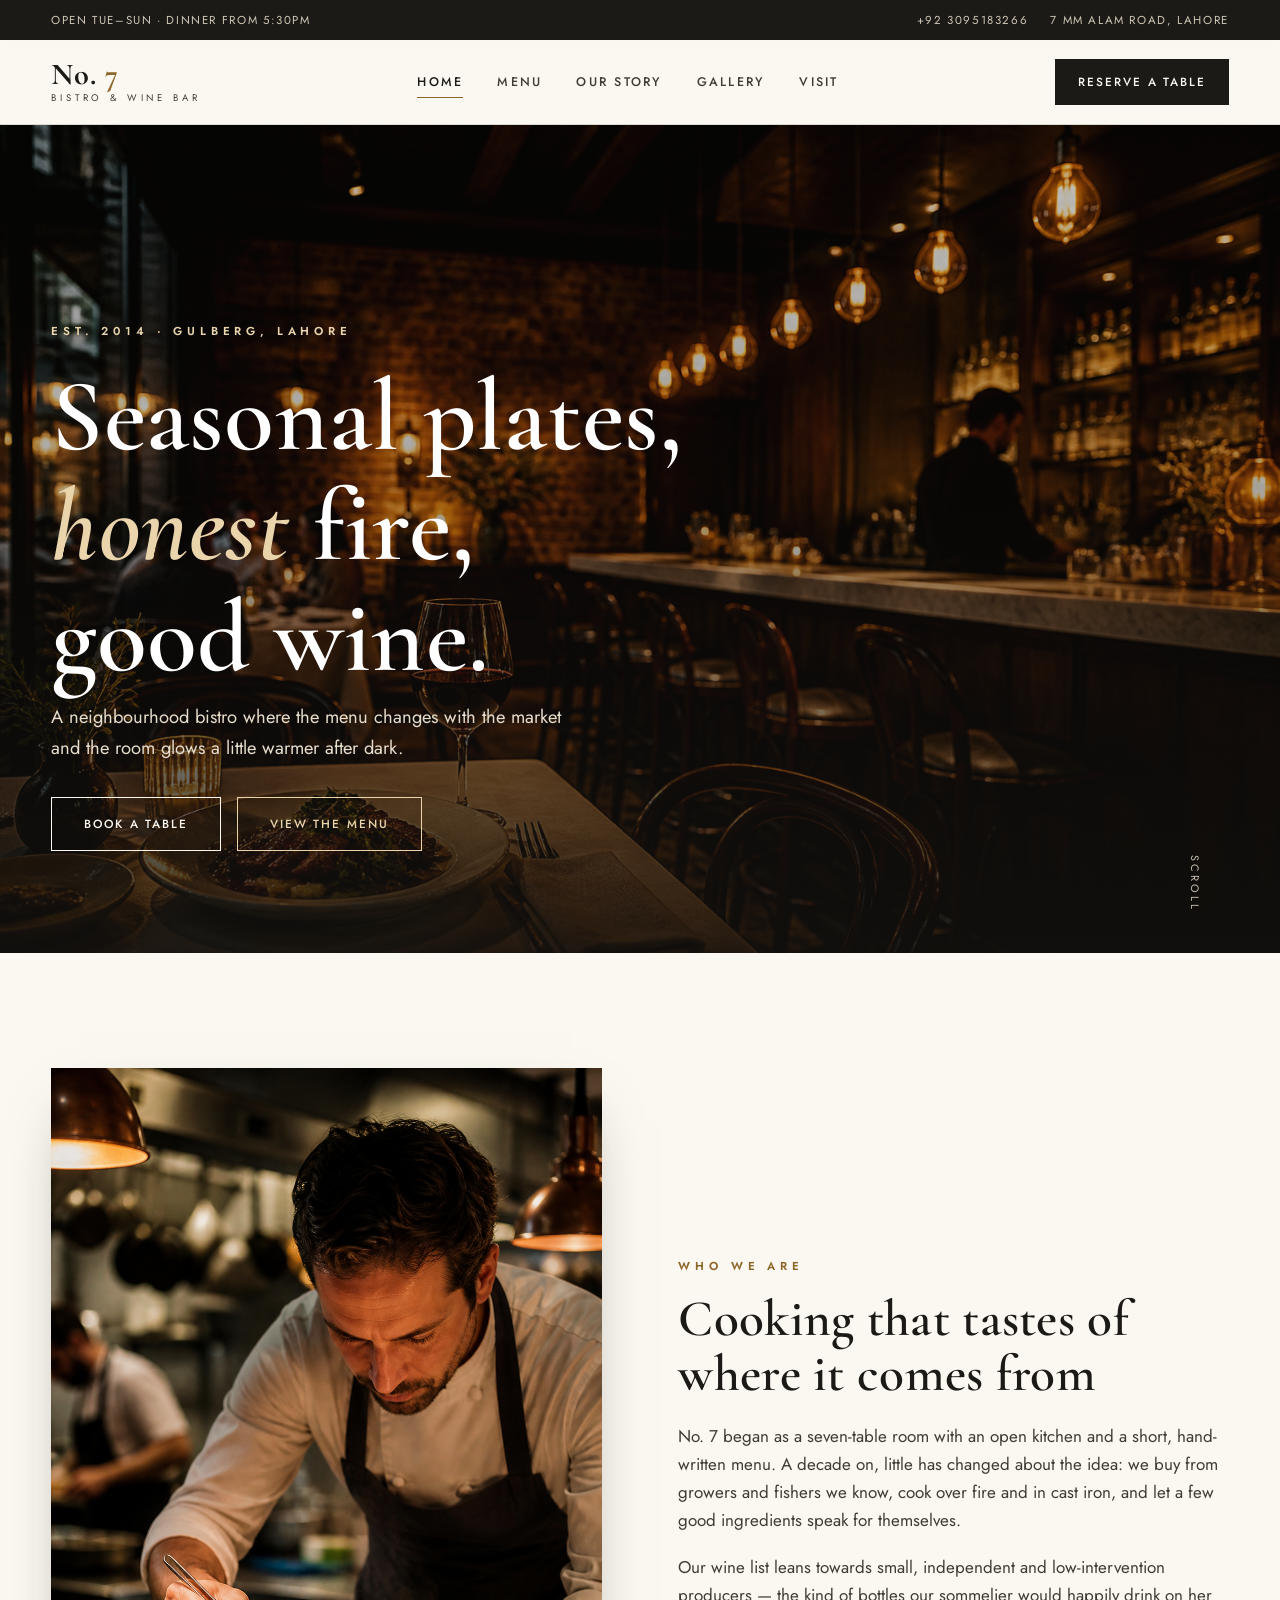
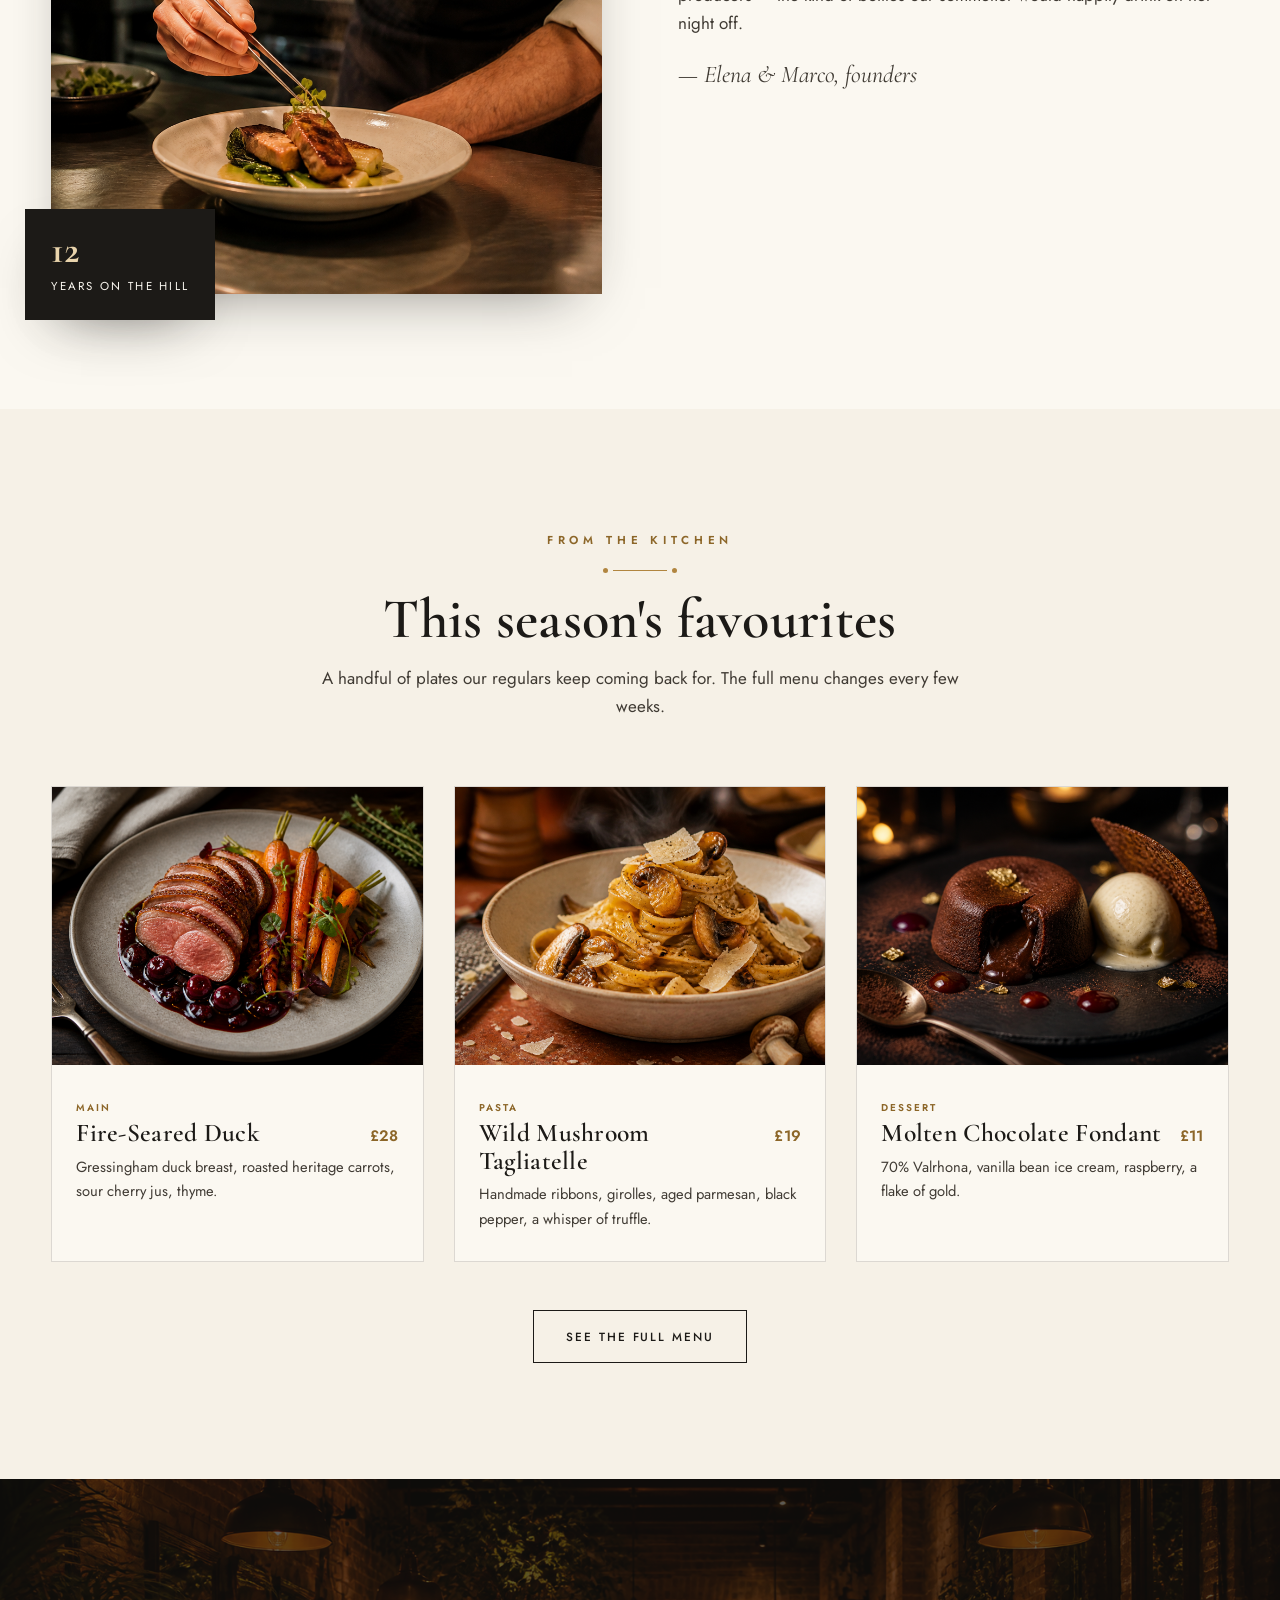
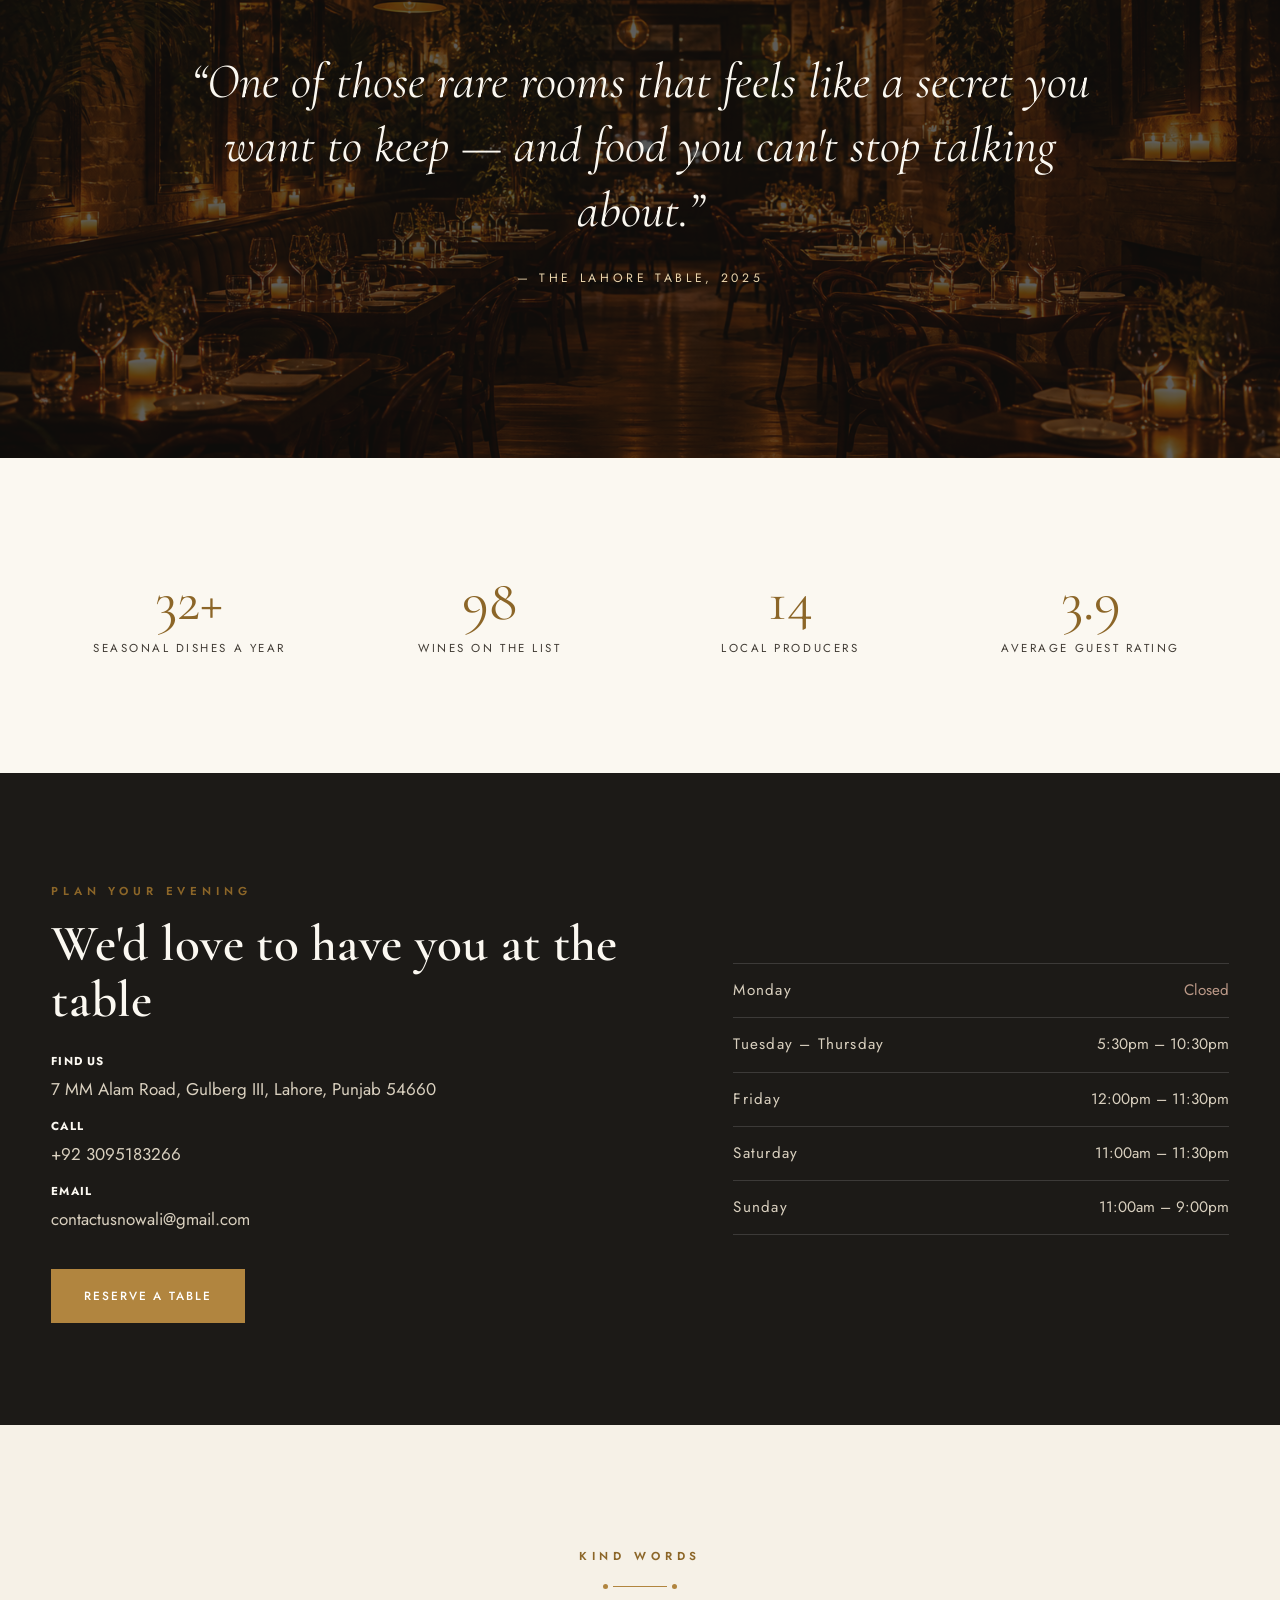
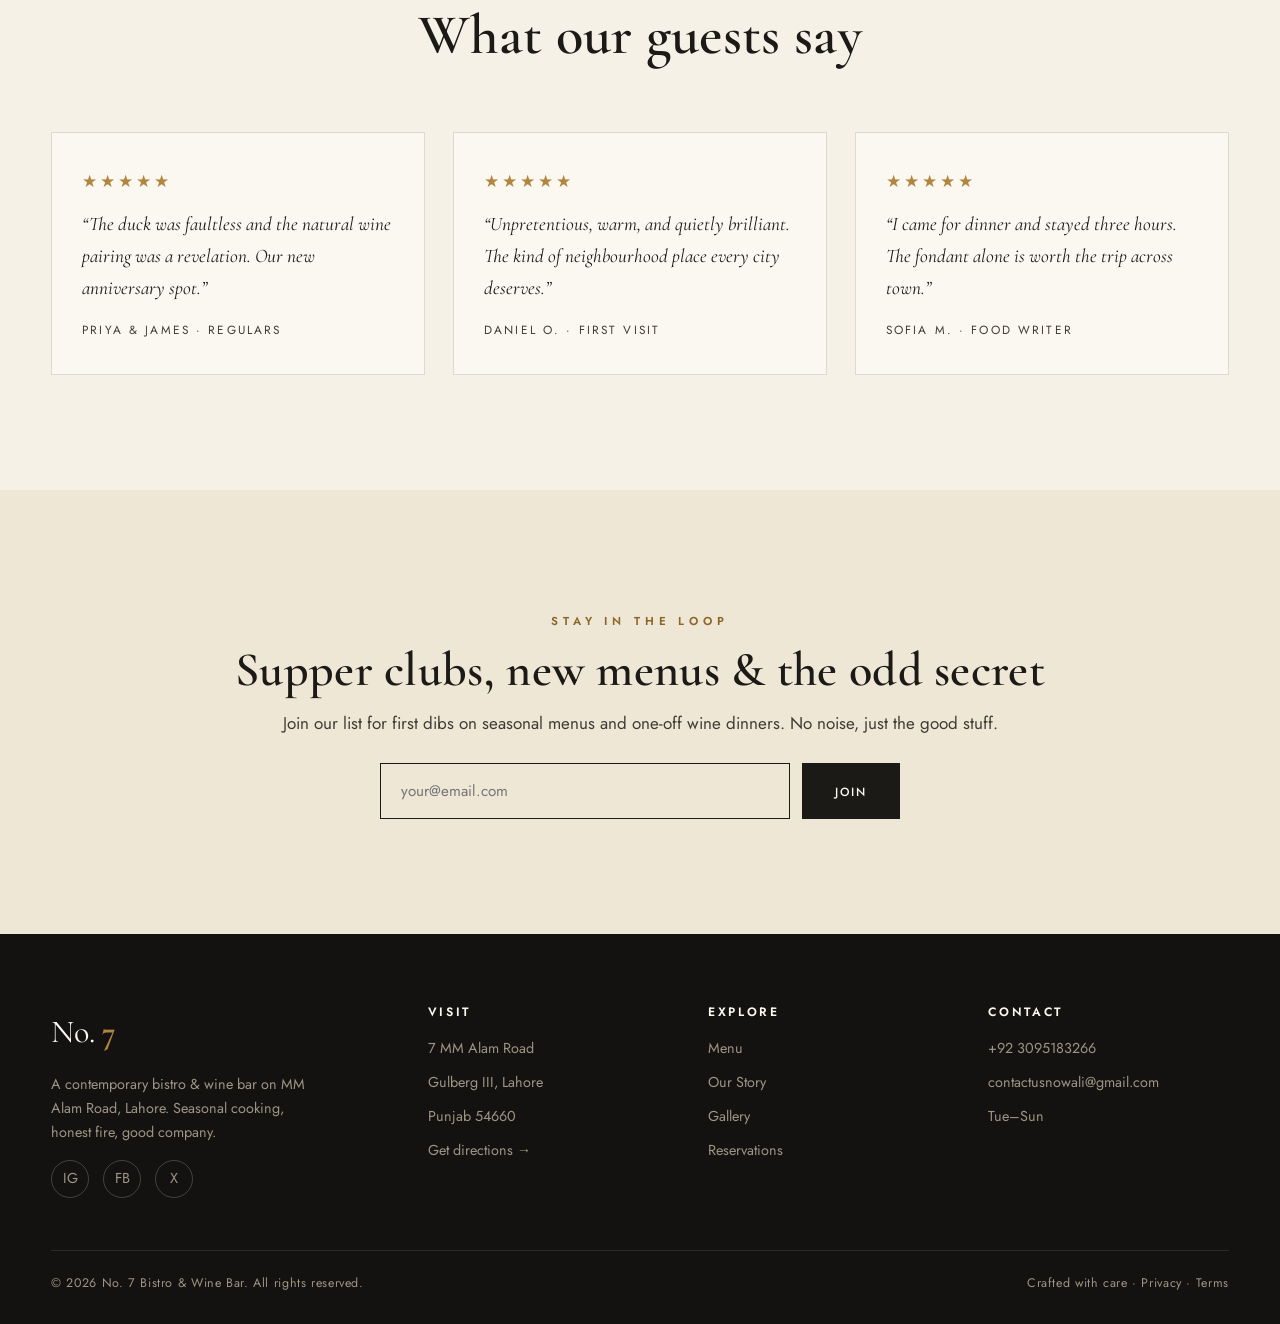
==== commit 6625a0f0: "Add clean URLs: enable Vercel cleanUrls and update internal links to extensionless paths" ====
--- a/index.html
+++ b/index.html
@@ -26,18 +26,18 @@
 <!-- Nav -->
 <header class="nav">
   <div class="wrap">
-    <a href="index.html" class="brand">
+    <a href="/" class="brand">
       <span class="mark">No.&nbsp;<b>7</b></span>
       <small>Bistro &amp; Wine Bar</small>
     </a>
     <nav class="menu-links" id="menu">
-      <a href="index.html" class="active">Home</a>
-      <a href="menu.html">Menu</a>
-      <a href="about.html">Our Story</a>
-      <a href="gallery.html">Gallery</a>
-      <a href="contact.html">Visit</a>
+      <a href="/" class="active">Home</a>
+      <a href="/menu">Menu</a>
+      <a href="/about">Our Story</a>
+      <a href="/gallery">Gallery</a>
+      <a href="/contact">Visit</a>
     </nav>
-    <a href="reservations.html" class="btn">Reserve a Table</a>
+    <a href="/reservations" class="btn">Reserve a Table</a>
     <button class="burger" id="burger" aria-label="Menu"><span></span><span></span><span></span></button>
   </div>
 </header>
@@ -51,8 +51,8 @@
       <h1>Seasonal plates,<br><em>honest</em> fire, <br>good wine.</h1>
       <p>A neighbourhood bistro where the menu changes with the market and the room glows a little warmer after dark.</p>
       <div class="hero__actions">
-        <a href="reservations.html" class="btn btn--light">Book a Table</a>
-        <a href="menu.html" class="btn btn--light btn--ghost" style="border-color:#e9d4ac;color:#e9d4ac">View the Menu</a>
+        <a href="/reservations" class="btn btn--light">Book a Table</a>
+        <a href="/menu" class="btn btn--light btn--ghost" style="border-color:#e9d4ac;color:#e9d4ac">View the Menu</a>
       </div>
     </div>
   </div>
@@ -112,7 +112,7 @@
       </article>
     </div>
     <div class="center" style="margin-top:48px">
-      <a href="menu.html" class="btn btn--ghost">See the Full Menu</a>
+      <a href="/menu" class="btn btn--ghost">See the Full Menu</a>
     </div>
   </div>
 </section>
@@ -148,7 +148,7 @@
           <p><strong>Call</strong>+92 3095183266</p>
           <p><strong>Email</strong>contactusnowali@gmail.com</p>
         </div>
-        <a href="reservations.html" class="btn btn--gold" style="margin-top:22px">Reserve a Table</a>
+        <a href="/reservations" class="btn btn--gold" style="margin-top:22px">Reserve a Table</a>
       </div>
       <div class="reveal">
         <ul class="hours">
@@ -229,10 +229,10 @@
       <div>
         <h4>Explore</h4>
         <ul>
-          <li><a href="menu.html">Menu</a></li>
-          <li><a href="about.html">Our Story</a></li>
-          <li><a href="gallery.html">Gallery</a></li>
-          <li><a href="reservations.html">Reservations</a></li>
+          <li><a href="/menu">Menu</a></li>
+          <li><a href="/about">Our Story</a></li>
+          <li><a href="/gallery">Gallery</a></li>
+          <li><a href="/reservations">Reservations</a></li>
         </ul>
       </div>
       <div>
@@ -246,7 +246,7 @@
     </div>
     <div class="foot-bottom">
       <span>© <span id="year">2026</span> No. 7 Bistro &amp; Wine Bar. All rights reserved.</span>
-      <span>Crafted with care · <a href="privacy.html" style="color:inherit">Privacy</a> · <a href="terms.html" style="color:inherit">Terms</a></span>
+      <span>Crafted with care · <a href="/privacy" style="color:inherit">Privacy</a> · <a href="/terms" style="color:inherit">Terms</a></span>
     </div>
   </div>
 </footer>
